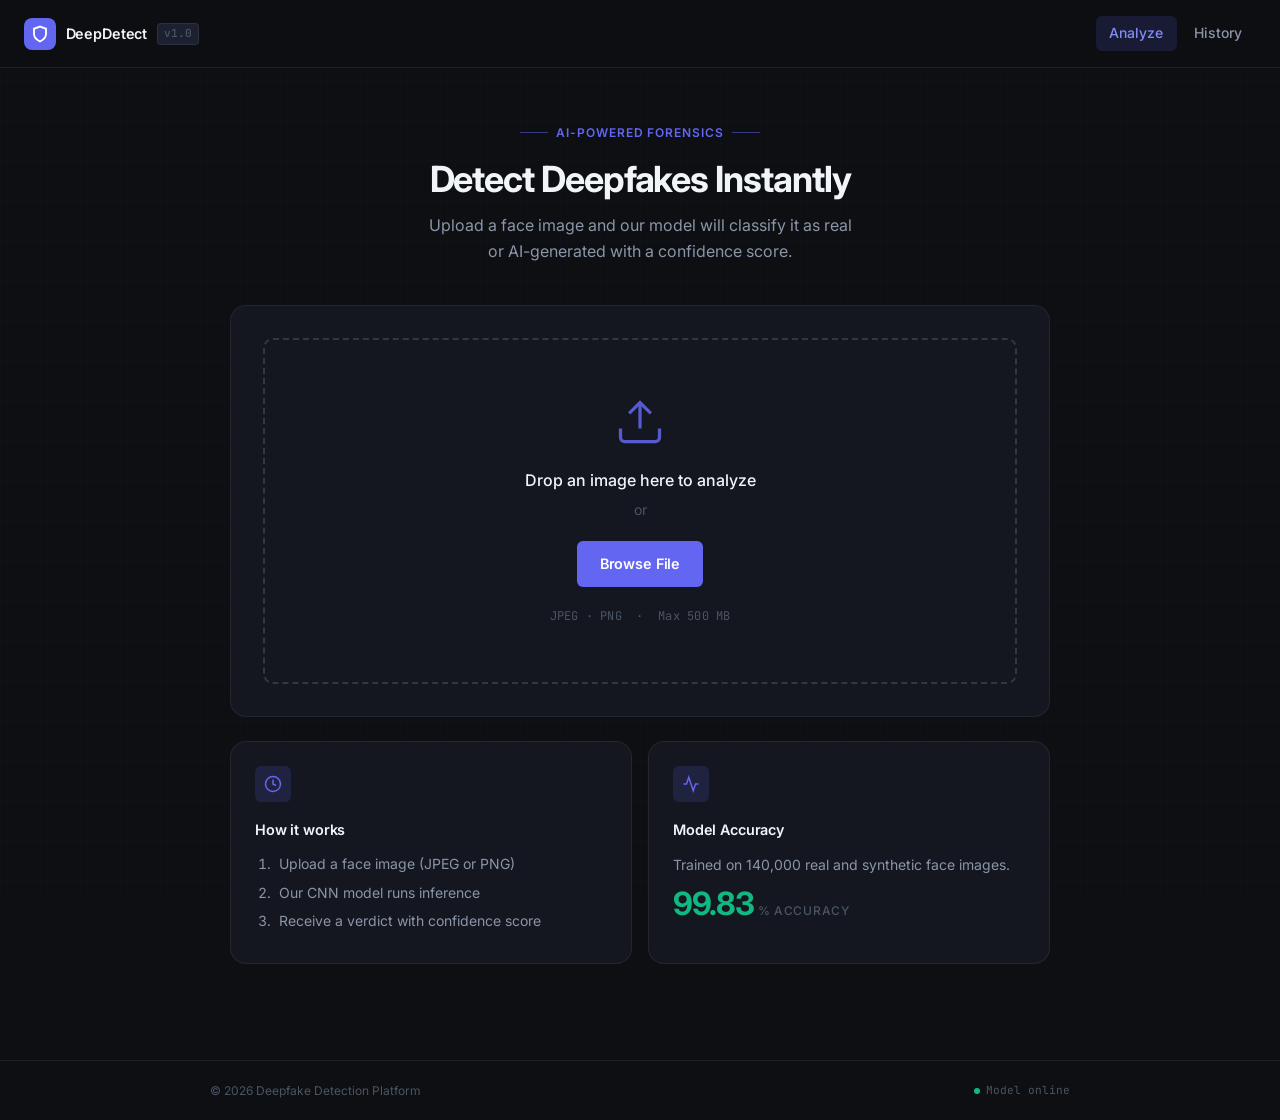
==== static/index.html @ 4e9de49f "feat: implement frontend web UI and wire up backend routes Adds the complete static frontend files (" ====
<!DOCTYPE html>
<html lang="en">
<head>
    <meta charset="UTF-8">
    <meta name="viewport" content="width=device-width, initial-scale=1.0">
    <meta name="description" content="Upload a face image and get instant AI-powered deepfake detection with a confidence score.">
    <title>Deepfake Detection Platform</title>
    <link rel="stylesheet" href="/static/css/styles.css">
</head>
<body>
<div class="page-wrapper">

    <!-- Navigation -->
    <nav class="topnav">
        <a class="topnav-brand" href="/static/index.html">
            <div class="topnav-brand-icon">
                <svg width="18" height="18" viewBox="0 0 24 24" fill="none" stroke="currentColor" stroke-width="2.5">
                    <path d="M12 22s8-4 8-10V5l-8-3-8 3v7c0 6 8 10 8 10z"/>
                </svg>
            </div>
            <span class="topnav-brand-name">DeepDetect</span>
            <span class="topnav-brand-tag">v1.0</span>
        </a>
        <div class="topnav-links">
            <a href="/static/index.html" class="topnav-link active">Analyze</a>
            <a href="/static/history.html" class="topnav-link">History</a>
        </div>
    </nav>

    <main>
        <div class="container">
            <!-- Page Header -->
            <div class="page-header">
                <div class="page-header-eyebrow">AI-Powered Forensics</div>
                <h1>Detect Deepfakes Instantly</h1>
                <p class="subtitle">Upload a face image and our model will classify it as real or AI-generated with a confidence score.</p>
            </div>

            <!-- Upload Card -->
            <div class="upload-card">
                <div class="drop-zone" id="dropZone">
                    <svg class="upload-icon" width="52" height="52" viewBox="0 0 24 24" fill="none" stroke="currentColor" stroke-width="1.5">
                        <path d="M21 15v4a2 2 0 0 1-2 2H5a2 2 0 0 1-2-2v-4"/>
                        <polyline points="17 8 12 3 7 8"/>
                        <line x1="12" y1="3" x2="12" y2="15"/>
                    </svg>
                    <p class="drop-text">Drop an image here to analyze</p>
                    <p class="drop-subtext">or</p>
                    <label for="fileInput" class="btn btn-primary" style="cursor:pointer;">Browse File</label>
                    <input type="file" id="fileInput" accept="image/jpeg,image/png,image/jpg" hidden>
                    <p class="file-info">JPEG · PNG &nbsp;·&nbsp; Max 500 MB</p>
                </div>

                <div class="selected-file" id="selectedFile" style="display:none;">
                    <div class="file-preview">
                        <img id="previewImage" src="" alt="Preview">
                    </div>
                    <div class="file-details">
                        <p class="file-name" id="fileName"></p>
                        <p class="file-size" id="fileSize"></p>
                    </div>
                    <button class="btn-remove" id="removeFile" aria-label="Remove file">
                        <svg width="12" height="12" viewBox="0 0 24 24" fill="none" stroke="currentColor" stroke-width="2.5">
                            <line x1="18" y1="6" x2="6" y2="18"/><line x1="6" y1="6" x2="18" y2="18"/>
                        </svg>
                    </button>
                </div>

                <button class="btn btn-upload btn-primary" id="uploadBtn" style="display:none;">
                    <svg width="16" height="16" viewBox="0 0 24 24" fill="none" stroke="currentColor" stroke-width="2">
                        <path d="M12 22s8-4 8-10V5l-8-3-8 3v7c0 6 8 10 8 10z"/>
                    </svg>
                    Run Analysis
                </button>

                <div class="progress-container" id="progressContainer" style="display:none;">
                    <div class="progress-bar">
                        <div class="progress-fill" id="progressFill"></div>
                    </div>
                    <p class="progress-text" id="progressText">Uploading…</p>
                </div>

                <div class="error-message" id="errorMessage" style="display:none;"></div>
            </div>

            <!-- Info Cards -->
            <div class="info-section">
                <div class="info-card">
                    <div class="info-card-icon">
                        <svg width="18" height="18" viewBox="0 0 24 24" fill="none" stroke="currentColor" stroke-width="2">
                            <circle cx="12" cy="12" r="10"/>
                            <polyline points="12 6 12 12 16 14"/>
                        </svg>
                    </div>
                    <h3>How it works</h3>
                    <ol>
                        <li>Upload a face image (JPEG or PNG)</li>
                        <li>Our CNN model runs inference</li>
                        <li>Receive a verdict with confidence score</li>
                    </ol>
                </div>
                <div class="info-card">
                    <div class="info-card-icon">
                        <svg width="18" height="18" viewBox="0 0 24 24" fill="none" stroke="currentColor" stroke-width="2">
                            <polyline points="22 12 18 12 15 21 9 3 6 12 2 12"/>
                        </svg>
                    </div>
                    <h3>Model Accuracy</h3>
                    <p>Trained on 140,000 real and synthetic face images.</p>
                    <div class="stat-badge">
                        <span class="stat-number">99.83</span>
                        <span class="stat-label">% accuracy</span>
                    </div>
                </div>
            </div>

        </div>
    </main>

    <!-- Footer -->
    <footer>
        <div class="footer-inner">
            <span class="footer-copy">© 2026 Deepfake Detection Platform</span>
            <div class="footer-status">
                <div class="footer-status-dot"></div>
                <span>Model online</span>
            </div>
        </div>
    </footer>

</div>
<script src="/static/js/upload.js"></script>
</body>
</html>
---- static/css/styles.css ----
/* ============================================================
   DEEPFAKE DETECTION PLATFORM — UI STYLESHEET
   Design: Dark forensic tool. Clean, purposeful, not flashy.
   Font: Inter (Google Fonts)
   ============================================================ */

@import url('https://fonts.googleapis.com/css2?family=Inter:wght@300;400;500;600;700&family=JetBrains+Mono:wght@400;500&display=swap');

/* ─── Reset ─────────────────────────────────────────────────── */
*, *::before, *::after {
    margin: 0;
    padding: 0;
    box-sizing: border-box;
}

/* ─── Design Tokens ─────────────────────────────────────────── */
:root {
    /* Surface */
    --bg-base:       #0d0f12;
    --bg-surface:    #141720;
    --bg-elevated:   #1c2030;
    --bg-hover:      #232840;
    --border:        rgba(255,255,255,0.07);
    --border-bright: rgba(255,255,255,0.14);

    /* Accent — a cool indigo-violet */
    --accent:        #6366f1;
    --accent-dim:    rgba(99,102,241,0.15);
    --accent-hover:  #818cf8;

    /* Semantic */
    --real:          #10b981;
    --real-dim:      rgba(16,185,129,0.12);
    --real-border:   rgba(16,185,129,0.3);
    --fake:          #ef4444;
    --fake-dim:      rgba(239,68,68,0.12);
    --fake-border:   rgba(239,68,68,0.3);

    /* Text */
    --text-primary:   #f1f5f9;
    --text-secondary: #8b95a8;
    --text-muted:     #4b5563;

    /* Misc */
    --radius-sm:  6px;
    --radius-md:  10px;
    --radius-lg:  16px;
    --shadow-sm:  0 1px 3px rgba(0,0,0,0.4);
    --shadow-md:  0 4px 16px rgba(0,0,0,0.5);
    --shadow-lg:  0 8px 32px rgba(0,0,0,0.6);
    --transition: 0.18s ease;
}

/* ─── Base ───────────────────────────────────────────────────── */
html { scroll-behavior: smooth; }

body {
    font-family: 'Inter', system-ui, sans-serif;
    font-size: 15px;
    line-height: 1.6;
    color: var(--text-primary);
    background-color: var(--bg-base);
    min-height: 100vh;
    -webkit-font-smoothing: antialiased;
}

/* Subtle grid texture on the background */
body::before {
    content: '';
    position: fixed;
    inset: 0;
    background-image:
        linear-gradient(rgba(99,102,241,0.03) 1px, transparent 1px),
        linear-gradient(90deg, rgba(99,102,241,0.03) 1px, transparent 1px);
    background-size: 40px 40px;
    pointer-events: none;
    z-index: 0;
}

/* ─── Layout ─────────────────────────────────────────────────── */
.page-wrapper {
    position: relative;
    z-index: 1;
    min-height: 100vh;
    display: flex;
    flex-direction: column;
}

.container {
    max-width: 860px;
    margin: 0 auto;
    padding: 0 1.25rem;
    width: 100%;
}

main {
    flex: 1;
    padding-bottom: 4rem;
}

/* ─── Top Navigation ─────────────────────────────────────────── */
.topnav {
    display: flex;
    align-items: center;
    justify-content: space-between;
    padding: 1rem 1.5rem;
    border-bottom: 1px solid var(--border);
    background: rgba(13,15,18,0.85);
    backdrop-filter: blur(12px);
    position: sticky;
    top: 0;
    z-index: 100;
}

.topnav-brand {
    display: flex;
    align-items: center;
    gap: 0.6rem;
    text-decoration: none;
}

.topnav-brand-icon {
    width: 32px;
    height: 32px;
    background: var(--accent);
    border-radius: 8px;
    display: flex;
    align-items: center;
    justify-content: center;
}

.topnav-brand-icon svg {
    color: white;
}

.topnav-brand-name {
    font-size: 0.9rem;
    font-weight: 600;
    color: var(--text-primary);
    letter-spacing: -0.01em;
}

.topnav-brand-tag {
    font-size: 0.7rem;
    font-weight: 500;
    color: var(--text-muted);
    background: var(--bg-elevated);
    border: 1px solid var(--border);
    padding: 1px 6px;
    border-radius: 4px;
    font-family: 'JetBrains Mono', monospace;
}

.topnav-links {
    display: flex;
    align-items: center;
    gap: 0.25rem;
}

.topnav-link {
    color: var(--text-secondary);
    text-decoration: none;
    font-size: 0.875rem;
    font-weight: 500;
    padding: 0.4rem 0.85rem;
    border-radius: var(--radius-sm);
    transition: all var(--transition);
}

.topnav-link:hover {
    color: var(--text-primary);
    background: var(--bg-elevated);
}

.topnav-link.active {
    color: var(--accent-hover);
    background: var(--accent-dim);
}

/* ─── Hero / Page Header ─────────────────────────────────────── */
.page-header {
    padding: 3rem 0 2.5rem;
    text-align: center;
}

.page-header-eyebrow {
    display: inline-flex;
    align-items: center;
    gap: 0.5rem;
    font-size: 0.75rem;
    font-weight: 600;
    letter-spacing: 0.08em;
    text-transform: uppercase;
    color: var(--accent);
    margin-bottom: 1rem;
}

.page-header-eyebrow::before,
.page-header-eyebrow::after {
    content: '';
    display: block;
    width: 28px;
    height: 1px;
    background: var(--accent);
    opacity: 0.5;
}

.page-header h1 {
    font-size: 2.25rem;
    font-weight: 700;
    letter-spacing: -0.03em;
    color: var(--text-primary);
    margin-bottom: 0.75rem;
    line-height: 1.2;
}

.page-header .subtitle {
    font-size: 1rem;
    color: var(--text-secondary);
    max-width: 440px;
    margin: 0 auto;
}

/* ─── Upload Card ────────────────────────────────────────────── */
.upload-card {
    background: var(--bg-surface);
    border: 1px solid var(--border);
    border-radius: var(--radius-lg);
    padding: 2rem;
    margin-bottom: 1.5rem;
}

.drop-zone {
    border: 2px dashed var(--border-bright);
    border-radius: var(--radius-md);
    padding: 3.5rem 2rem;
    text-align: center;
    transition: all var(--transition);
    cursor: pointer;
    position: relative;
}

.drop-zone:hover,
.drop-zone.drag-over {
    border-color: var(--accent);
    background: var(--accent-dim);
}

.drop-zone.drag-over .upload-icon {
    transform: translateY(-4px);
}

.upload-icon {
    color: var(--accent);
    margin: 0 auto 1.25rem;
    display: block;
    transition: transform var(--transition);
    opacity: 0.85;
}

.drop-text {
    font-size: 1rem;
    font-weight: 500;
    color: var(--text-primary);
    margin-bottom: 0.35rem;
}

.drop-subtext {
    font-size: 0.875rem;
    color: var(--text-muted);
    margin-bottom: 1.25rem;
}

.file-info {
    font-size: 0.75rem;
    color: var(--text-muted);
    margin-top: 1.25rem;
    font-family: 'JetBrains Mono', monospace;
    letter-spacing: 0.02em;
}

/* ─── Selected File Preview ──────────────────────────────────── */
.selected-file {
    display: flex;
    align-items: center;
    gap: 1rem;
    padding: 1rem;
    background: var(--bg-elevated);
    border: 1px solid var(--border);
    border-radius: var(--radius-md);
    margin-bottom: 1rem;
}

.file-preview img {
    width: 72px;
    height: 72px;
    object-fit: cover;
    border-radius: var(--radius-sm);
    border: 1px solid var(--border);
}

.file-details { flex: 1; min-width: 0; }

.file-name {
    font-weight: 500;
    color: var(--text-primary);
    font-size: 0.9rem;
    white-space: nowrap;
    overflow: hidden;
    text-overflow: ellipsis;
}

.file-size {
    font-size: 0.8rem;
    color: var(--text-secondary);
    font-family: 'JetBrains Mono', monospace;
    margin-top: 0.2rem;
}

.btn-remove {
    width: 30px;
    height: 30px;
    border: 1px solid var(--border);
    background: var(--bg-surface);
    color: var(--text-secondary);
    border-radius: 50%;
    font-size: 1.1rem;
    line-height: 1;
    cursor: pointer;
    transition: all var(--transition);
    flex-shrink: 0;
    display: flex;
    align-items: center;
    justify-content: center;
}

.btn-remove:hover {
    background: var(--fake-dim);
    border-color: var(--fake-border);
    color: var(--fake);
}

/* ─── Buttons ────────────────────────────────────────────────── */
.btn {
    display: inline-flex;
    align-items: center;
    justify-content: center;
    gap: 0.5rem;
    padding: 0.7rem 1.4rem;
    font-size: 0.9rem;
    font-weight: 600;
    font-family: 'Inter', sans-serif;
    border: none;
    border-radius: var(--radius-sm);
    cursor: pointer;
    transition: all var(--transition);
    text-decoration: none;
    letter-spacing: -0.01em;
    white-space: nowrap;
}

.btn:disabled {
    opacity: 0.4;
    cursor: not-allowed;
}

.btn-primary {
    background: var(--accent);
    color: white;
}

.btn-primary:hover:not(:disabled) {
    background: var(--accent-hover);
    transform: translateY(-1px);
    box-shadow: 0 4px 12px rgba(99,102,241,0.4);
}

.btn-secondary {
    background: var(--bg-elevated);
    color: var(--text-primary);
    border: 1px solid var(--border);
}

.btn-secondary:hover:not(:disabled) {
    background: var(--bg-hover);
    border-color: var(--border-bright);
}

.btn-upload {
    width: 100%;
    padding: 0.9rem;
    font-size: 0.95rem;
    background: var(--accent);
    color: white;
}

.btn-upload:hover:not(:disabled) {
    background: var(--accent-hover);
    transform: translateY(-1px);
    box-shadow: 0 4px 16px rgba(99,102,241,0.4);
}

/* ─── Progress Bar ───────────────────────────────────────────── */
.progress-container {
    margin-top: 1rem;
}

.progress-bar {
    width: 100%;
    height: 4px;
    background: var(--bg-hover);
    border-radius: 2px;
    overflow: hidden;
    margin-bottom: 0.75rem;
}

.progress-fill {
    height: 100%;
    background: linear-gradient(90deg, var(--accent), var(--accent-hover));
    border-radius: 2px;
    transition: width 0.4s ease;
    width: 0%;
    position: relative;
}

.progress-fill::after {
    content: '';
    position: absolute;
    right: 0;
    top: 0;
    bottom: 0;
    width: 40px;
    background: linear-gradient(90deg, transparent, rgba(255,255,255,0.3));
    animation: shimmer 1.2s ease infinite;
}

@keyframes shimmer {
    0% { opacity: 0; }
    50% { opacity: 1; }
    100% { opacity: 0; }
}

.progress-text {
    text-align: center;
    color: var(--text-secondary);
    font-size: 0.8rem;
    font-family: 'JetBrains Mono', monospace;
}

/* ─── Error Message ──────────────────────────────────────────── */
.error-message {
    padding: 0.85rem 1rem;
    background: var(--fake-dim);
    border: 1px solid var(--fake-border);
    border-radius: var(--radius-sm);
    color: #fca5a5;
    font-size: 0.875rem;
    margin-top: 1rem;
}

/* ─── Info Cards (Homepage) ──────────────────────────────────── */
.info-section {
    display: grid;
    grid-template-columns: 1fr 1fr;
    gap: 1rem;
    margin-bottom: 2rem;
}

.info-card {
    background: var(--bg-surface);
    border: 1px solid var(--border);
    padding: 1.5rem;
    border-radius: var(--radius-lg);
    transition: border-color var(--transition);
}

.info-card:hover {
    border-color: var(--border-bright);
}

.info-card-icon {
    width: 36px;
    height: 36px;
    background: var(--accent-dim);
    border-radius: var(--radius-sm);
    display: flex;
    align-items: center;
    justify-content: center;
    margin-bottom: 1rem;
    color: var(--accent);
}

.info-card h3 {
    font-size: 0.9rem;
    font-weight: 600;
    color: var(--text-primary);
    margin-bottom: 0.75rem;
    letter-spacing: -0.01em;
}

.info-card ol {
    padding-left: 1.25rem;
}

.info-card li {
    font-size: 0.875rem;
    color: var(--text-secondary);
    margin-bottom: 0.4rem;
    padding-left: 0.25rem;
}

.info-card p {
    font-size: 0.875rem;
    color: var(--text-secondary);
    line-height: 1.65;
}

.info-card strong {
    color: var(--real);
    font-weight: 600;
}

/* ─── Stat Badge ─────────────────────────────────────────────── */
.stat-badge {
    display: inline-flex;
    align-items: baseline;
    gap: 0.25rem;
    margin-top: 0.75rem;
}

.stat-number {
    font-size: 2rem;
    font-weight: 700;
    color: var(--real);
    letter-spacing: -0.04em;
    font-family: 'Inter', sans-serif;
    line-height: 1;
}

.stat-label {
    font-size: 0.75rem;
    font-weight: 500;
    color: var(--text-muted);
    text-transform: uppercase;
    letter-spacing: 0.06em;
}

/* ─── Loading State ──────────────────────────────────────────── */
.loading {
    text-align: center;
    padding: 5rem 2rem;
}

.loading p {
    color: var(--text-secondary);
    font-size: 0.875rem;
    margin-top: 1.25rem;
    font-family: 'JetBrains Mono', monospace;
}

.spinner {
    width: 40px;
    height: 40px;
    border: 2px solid var(--border);
    border-top-color: var(--accent);
    border-radius: 50%;
    animation: spin 0.8s linear infinite;
    margin: 0 auto;
}

@keyframes spin {
    to { transform: rotate(360deg); }
}

/* ─── Results Page ───────────────────────────────────────────── */
.results-section {
    max-width: 620px;
    margin: 0 auto;
}

.verdict-card {
    background: var(--bg-surface);
    border: 1px solid var(--border);
    border-radius: var(--radius-lg);
    overflow: hidden;
    margin-bottom: 1.5rem;
}

.verdict-band {
    padding: 2rem;
    text-align: center;
    border-bottom: 1px solid var(--border);
}

.verdict-band.real {
    background: var(--real-dim);
    border-bottom-color: var(--real-border);
}

.verdict-band.fake {
    background: var(--fake-dim);
    border-bottom-color: var(--fake-border);
}

.verdict-label {
    display: inline-flex;
    align-items: center;
    gap: 0.5rem;
    font-size: 0.7rem;
    font-weight: 700;
    letter-spacing: 0.1em;
    text-transform: uppercase;
    padding: 0.3rem 0.85rem;
    border-radius: 99px;
    margin-bottom: 1rem;
}

.verdict-label.real {
    background: var(--real-dim);
    color: var(--real);
    border: 1px solid var(--real-border);
}

.verdict-label.fake {
    background: var(--fake-dim);
    color: var(--fake);
    border: 1px solid var(--fake-border);
}

.verdict-label .dot {
    width: 6px;
    height: 6px;
    border-radius: 50%;
    background: currentColor;
    animation: pulse-dot 1.5s ease infinite;
}

@keyframes pulse-dot {
    0%, 100% { opacity: 1; transform: scale(1); }
    50% { opacity: 0.5; transform: scale(0.7); }
}

.verdict-confidence-num {
    font-size: 4rem;
    font-weight: 700;
    letter-spacing: -0.04em;
    line-height: 1;
    margin-bottom: 0.25rem;
}

.verdict-band.real .verdict-confidence-num { color: var(--real); }
.verdict-band.fake .verdict-confidence-num { color: var(--fake); }

.verdict-confidence-label {
    font-size: 0.75rem;
    font-weight: 500;
    color: var(--text-muted);
    text-transform: uppercase;
    letter-spacing: 0.08em;
}

/* Confidence Bar */
.confidence-bar-wrap {
    padding: 1.5rem 2rem;
    border-bottom: 1px solid var(--border);
}

.confidence-bar-label {
    display: flex;
    justify-content: space-between;
    font-size: 0.75rem;
    color: var(--text-muted);
    margin-bottom: 0.5rem;
    font-family: 'JetBrains Mono', monospace;
}

.confidence-bar-track {
    height: 6px;
    background: var(--bg-hover);
    border-radius: 3px;
    overflow: hidden;
}

.confidence-bar-fill {
    height: 100%;
    border-radius: 3px;
    transition: width 1s ease;
    width: 0%;
}

.confidence-bar-fill.real { background: var(--real); }
.confidence-bar-fill.fake { background: var(--fake); }

/* Result Details */
.result-meta {
    padding: 1.5rem 2rem;
}

.result-detail-row {
    display: flex;
    align-items: center;
    gap: 1.25rem;
}

.result-thumb {
    width: 80px;
    height: 80px;
    object-fit: cover;
    border-radius: var(--radius-sm);
    border: 1px solid var(--border);
    flex-shrink: 0;
}

.result-detail-list {
    flex: 1;
    display: flex;
    flex-direction: column;
    gap: 0.6rem;
}

.detail-item {
    display: flex;
    flex-direction: column;
    gap: 0.1rem;
}

.detail-label {
    font-size: 0.7rem;
    font-weight: 600;
    color: var(--text-muted);
    text-transform: uppercase;
    letter-spacing: 0.06em;
    font-family: 'JetBrains Mono', monospace;
}

.detail-value {
    font-size: 0.875rem;
    color: var(--text-primary);
    font-weight: 500;
}

/* Actions */
.result-actions {
    display: flex;
    gap: 0.75rem;
    padding: 1.25rem 2rem 1.5rem;
    border-top: 1px solid var(--border);
    flex-wrap: wrap;
}

.result-actions .btn {
    flex: 1;
    min-width: 140px;
}

/* ─── Nav Actions ────────────────────────────────────────────── */
.nav-actions {
    display: flex;
    align-items: center;
    justify-content: center;
    flex-wrap: wrap;
    gap: 1rem;
    margin-top: 1.5rem;
}

/* ─── History Page ───────────────────────────────────────────── */
.history-controls {
    display: flex;
    align-items: center;
    justify-content: space-between;
    margin-bottom: 1.25rem;
    gap: 1rem;
    flex-wrap: wrap;
}

.history-count {
    font-size: 0.8rem;
    color: var(--text-muted);
    font-family: 'JetBrains Mono', monospace;
}

.history-list {
    display: flex;
    flex-direction: column;
    gap: 0.5rem;
    margin-bottom: 1.5rem;
}

.history-item {
    display: flex;
    align-items: center;
    gap: 1rem;
    padding: 0.9rem 1.1rem;
    background: var(--bg-surface);
    border: 1px solid var(--border);
    border-radius: var(--radius-md);
    cursor: pointer;
    transition: all var(--transition);
    text-decoration: none;
    color: inherit;
}

.history-item:hover {
    border-color: var(--border-bright);
    background: var(--bg-elevated);
    transform: translateX(2px);
}

.history-thumb {
    width: 48px;
    height: 48px;
    object-fit: cover;
    border-radius: var(--radius-sm);
    border: 1px solid var(--border);
    flex-shrink: 0;
    background: var(--bg-elevated);
}

.history-info {
    flex: 1;
    min-width: 0;
}

.history-filename {
    font-size: 0.875rem;
    font-weight: 500;
    color: var(--text-primary);
    white-space: nowrap;
    overflow: hidden;
    text-overflow: ellipsis;
    margin-bottom: 0.2rem;
}

.history-timestamp {
    font-size: 0.75rem;
    color: var(--text-muted);
    font-family: 'JetBrains Mono', monospace;
}

.history-badge {
    flex-shrink: 0;
    display: flex;
    flex-direction: column;
    align-items: flex-end;
    gap: 0.25rem;
}

.badge {
    font-size: 0.7rem;
    font-weight: 700;
    letter-spacing: 0.06em;
    text-transform: uppercase;
    padding: 0.2rem 0.6rem;
    border-radius: 99px;
}

.badge.real {
    background: var(--real-dim);
    color: var(--real);
    border: 1px solid var(--real-border);
}

.badge.fake {
    background: var(--fake-dim);
    color: var(--fake);
    border: 1px solid var(--fake-border);
}

.history-conf {
    font-size: 0.75rem;
    color: var(--text-muted);
    font-family: 'JetBrains Mono', monospace;
}

.history-arrow {
    color: var(--text-muted);
    flex-shrink: 0;
    transition: transform var(--transition);
}

.history-item:hover .history-arrow {
    transform: translateX(2px);
    color: var(--text-secondary);
}

/* ─── Pagination ─────────────────────────────────────────────── */
.pagination {
    display: flex;
    justify-content: center;
    align-items: center;
    gap: 0.75rem;
    padding: 0.5rem 0;
}

.btn-page {
    display: flex;
    align-items: center;
    gap: 0.4rem;
    padding: 0.5rem 1rem;
    background: var(--bg-surface);
    border: 1px solid var(--border);
    border-radius: var(--radius-sm);
    color: var(--text-secondary);
    font-size: 0.8rem;
    font-weight: 500;
    font-family: 'Inter', sans-serif;
    cursor: pointer;
    transition: all var(--transition);
}

.btn-page:hover:not(:disabled) {
    background: var(--bg-elevated);
    color: var(--text-primary);
    border-color: var(--border-bright);
}

.btn-page:disabled {
    opacity: 0.35;
    cursor: not-allowed;
}

.page-info {
    font-size: 0.8rem;
    color: var(--text-muted);
    font-family: 'JetBrains Mono', monospace;
    padding: 0 0.25rem;
}

/* ─── Empty State ────────────────────────────────────────────── */
.empty-state {
    text-align: center;
    padding: 5rem 2rem;
}

.empty-icon {
    color: var(--text-muted);
    margin: 0 auto 1.5rem;
    display: block;
    opacity: 0.5;
}

.empty-state h2 {
    font-size: 1.25rem;
    font-weight: 600;
    letter-spacing: -0.02em;
    color: var(--text-primary);
    margin-bottom: 0.5rem;
}

.empty-state p {
    font-size: 0.875rem;
    color: var(--text-secondary);
    margin-bottom: 2rem;
}

/* ─── Error State ────────────────────────────────────────────── */
.error-section {
    text-align: center;
    padding: 4rem 2rem;
}

.error-card {
    max-width: 380px;
    margin: 0 auto;
}

.error-icon {
    color: var(--fake);
    margin: 0 auto 1.25rem;
    display: block;
    opacity: 0.7;
}

.error-section h2 {
    font-size: 1.25rem;
    font-weight: 600;
    color: var(--text-primary);
    margin-bottom: 0.5rem;
}

.error-section p {
    font-size: 0.875rem;
    color: var(--text-secondary);
    margin-bottom: 1.75rem;
}

/* ─── Navigation Links ───────────────────────────────────────── */
.nav-links {
    text-align: center;
    margin-top: 2rem;
    padding-top: 1.5rem;
    border-top: 1px solid var(--border);
}

.link {
    color: var(--text-secondary);
    text-decoration: none;
    font-size: 0.85rem;
    font-weight: 500;
    transition: color var(--transition);
    display: inline-flex;
    align-items: center;
    gap: 0.3rem;
}

.link:hover {
    color: var(--accent-hover);
}

/* ─── Footer ─────────────────────────────────────────────────── */
footer {
    border-top: 1px solid var(--border);
    padding: 1.25rem 1.5rem;
    background: var(--bg-base);
}

.footer-inner {
    max-width: 860px;
    margin: 0 auto;
    display: flex;
    align-items: center;
    justify-content: space-between;
    flex-wrap: wrap;
    gap: 0.5rem;
}

.footer-copy {
    font-size: 0.75rem;
    color: var(--text-muted);
}

.footer-status {
    display: flex;
    align-items: center;
    gap: 0.4rem;
    font-size: 0.7rem;
    color: var(--text-muted);
    font-family: 'JetBrains Mono', monospace;
}

.footer-status-dot {
    width: 6px;
    height: 6px;
    border-radius: 50%;
    background: var(--real);
    animation: pulseDot 2s ease infinite;
}

@keyframes pulseDot {
    0%, 100% { opacity: 1; }
    50% { opacity: 0.4; }
}

/* ─── Old classes kept for JS compatibility ──────────────────── */
/* (upload.js / results.js / history.js reference these) */
.upload-section { /* alias to upload-card styles */ }

.history-section {
    margin-bottom: 2rem;
}

.history-grid {
    display: flex;
    flex-direction: column;
    gap: 0.5rem;
}

/* result-card kept for existing results.js show/hide */
.result-card {
    background: var(--bg-surface);
    border: 1px solid var(--border);
    border-radius: var(--radius-lg);
    overflow: hidden;
    margin-bottom: 1.5rem;
}

/* ─── Responsive ─────────────────────────────────────────────── */
@media (max-width: 640px) {
    .page-header h1 { font-size: 1.75rem; }

    .info-section { grid-template-columns: 1fr; }

    .topnav-brand-tag { display: none; }

    .result-detail-row { flex-direction: column; align-items: flex-start; }
    .result-thumb { width: 100%; height: 200px; max-width: 280px; }

    .result-actions { flex-direction: column; }
    .result-actions .btn { width: 100%; }

    .verdict-confidence-num { font-size: 3rem; }

    .footer-inner { flex-direction: column; align-items: flex-start; gap: 0.25rem; }
}

@media (max-width: 480px) {
    .topnav { padding: 0.85rem 1rem; }

    .page-header { padding: 2rem 0 1.75rem; }

    .upload-card { padding: 1.25rem; }

    .drop-zone { padding: 2.5rem 1rem; }

    .history-item { gap: 0.75rem; padding: 0.75rem; }
    .history-thumb { width: 40px; height: 40px; }
}
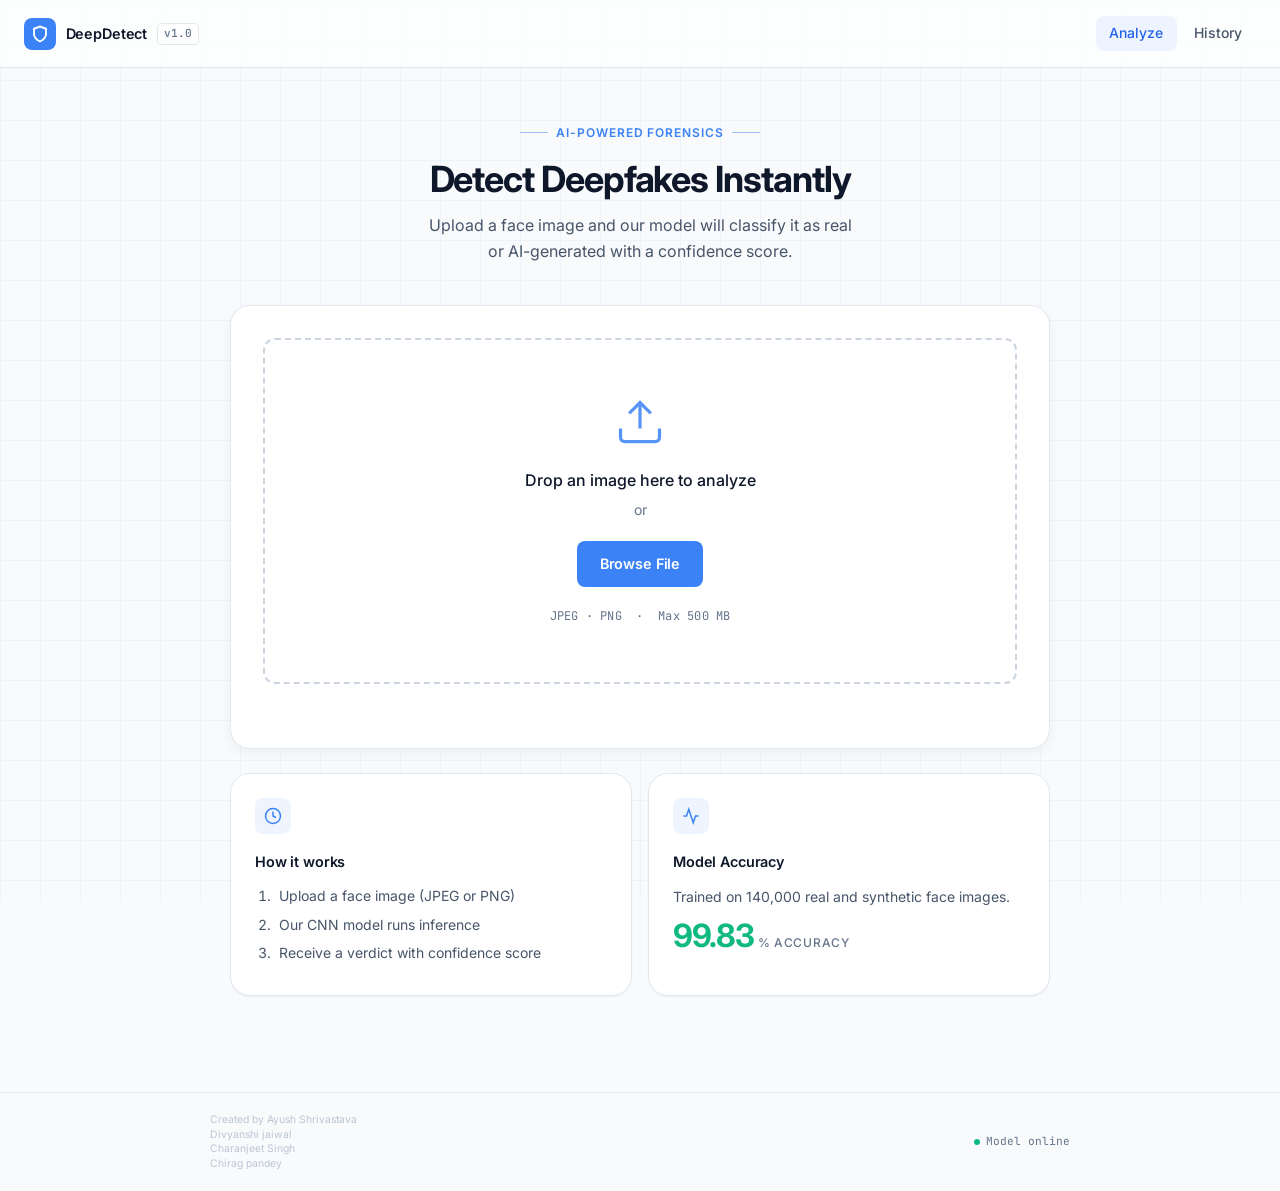
==== commit ab351aea: "update front end" ====
--- a/static/index.html
+++ b/static/index.html
@@ -6,11 +6,10 @@
     <meta name="description" content="Upload a face image and get instant AI-powered deepfake detection with a confidence score.">
     <title>Deepfake Detection Platform</title>
     <link rel="stylesheet" href="/static/css/styles.css">
+    <link rel="stylesheet" href="/static/css/enhanced.css">
 </head>
 <body>
 <div class="page-wrapper">
-
-    <!-- Navigation -->
     <nav class="topnav">
         <a class="topnav-brand" href="/static/index.html">
             <div class="topnav-brand-icon">
@@ -26,64 +25,62 @@
             <a href="/static/history.html" class="topnav-link">History</a>
         </div>
     </nav>
-
     <main>
         <div class="container">
-            <!-- Page Header -->
             <div class="page-header">
                 <div class="page-header-eyebrow">AI-Powered Forensics</div>
                 <h1>Detect Deepfakes Instantly</h1>
                 <p class="subtitle">Upload a face image and our model will classify it as real or AI-generated with a confidence score.</p>
             </div>
-
-            <!-- Upload Card -->
-            <div class="upload-card">
+            <div class="upload-card glow-on-hover">
                 <div class="drop-zone" id="dropZone">
-                    <svg class="upload-icon" width="52" height="52" viewBox="0 0 24 24" fill="none" stroke="currentColor" stroke-width="1.5">
-                        <path d="M21 15v4a2 2 0 0 1-2 2H5a2 2 0 0 1-2-2v-4"/>
-                        <polyline points="17 8 12 3 7 8"/>
-                        <line x1="12" y1="3" x2="12" y2="15"/>
-                    </svg>
-                    <p class="drop-text">Drop an image here to analyze</p>
-                    <p class="drop-subtext">or</p>
-                    <label for="fileInput" class="btn btn-primary" style="cursor:pointer;">Browse File</label>
-                    <input type="file" id="fileInput" accept="image/jpeg,image/png,image/jpg" hidden>
-                    <p class="file-info">JPEG · PNG &nbsp;·&nbsp; Max 500 MB</p>
+                    <div id="dropZoneContent">
+                        <svg class="upload-icon bounce-hover" width="52" height="52" viewBox="0 0 24 24" fill="none" stroke="currentColor" stroke-width="1.5">
+                            <path d="M21 15v4a2 2 0 0 1-2 2H5a2 2 0 0 1-2-2v-4"/>
+                            <polyline points="17 8 12 3 7 8"/>
+                            <line x1="12" y1="3" x2="12" y2="15"/>
+                        </svg>
+                        <p class="drop-text">Drop an image here to analyze</p>
+                        <p class="drop-subtext">or</p>
+                        <label for="fileInput" class="btn btn-primary" style="cursor:pointer;">Browse File</label>
+                        <input type="file" id="fileInput" accept="image/jpeg,image/png,image/jpg" hidden>
+                        <p class="file-info">JPEG · PNG &nbsp;·&nbsp; Max 500 MB</p>
+                    </div>
+                    <div class="selected-file" id="selectedFile" style="display:none; flex-direction:column; align-items:center;">
+                        <img id="previewImage" src="" alt="Preview" class="inner-preview">
+                        <div class="file-details" style="text-align:center; margin-top:1rem;">
+                            <p class="file-name" id="fileName"></p>
+                            <p class="file-size" id="fileSize"></p>
+                        </div>
+                        <button class="btn-remove" id="removeFile" aria-label="Remove file" style="position:absolute; top:1rem; right:1rem;">
+                            <svg width="12" height="12" viewBox="0 0 24 24" fill="none" stroke="currentColor" stroke-width="2.5">
+                                <line x1="18" y1="6" x2="6" y2="18"/><line x1="6" y1="6" x2="18" y2="18"/>
+                            </svg>
+                        </button>
+                    </div>
                 </div>
 
-                <div class="selected-file" id="selectedFile" style="display:none;">
-                    <div class="file-preview">
-                        <img id="previewImage" src="" alt="Preview">
-                    </div>
-                    <div class="file-details">
-                        <p class="file-name" id="fileName"></p>
-                        <p class="file-size" id="fileSize"></p>
-                    </div>
-                    <button class="btn-remove" id="removeFile" aria-label="Remove file">
-                        <svg width="12" height="12" viewBox="0 0 24 24" fill="none" stroke="currentColor" stroke-width="2.5">
-                            <line x1="18" y1="6" x2="6" y2="18"/><line x1="6" y1="6" x2="18" y2="18"/>
+                <div style="margin-top:2rem;">
+                    <button class="btn btn-upload btn-primary" id="uploadBtn" style="display:none;">
+                        <svg width="16" height="16" viewBox="0 0 24 24" fill="none" stroke="currentColor" stroke-width="2">
+                            <path d="M12 22s8-4 8-10V5l-8-3-8 3v7c0 6 8 10 8 10z"/>
                         </svg>
+                        Run Analysis
                     </button>
                 </div>
 
-                <button class="btn btn-upload btn-primary" id="uploadBtn" style="display:none;">
-                    <svg width="16" height="16" viewBox="0 0 24 24" fill="none" stroke="currentColor" stroke-width="2">
-                        <path d="M12 22s8-4 8-10V5l-8-3-8 3v7c0 6 8 10 8 10z"/>
-                    </svg>
-                    Run Analysis
-                </button>
-
                 <div class="progress-container" id="progressContainer" style="display:none;">
-                    <div class="progress-bar">
-                        <div class="progress-fill" id="progressFill"></div>
-                    </div>
-                    <p class="progress-text" id="progressText">Uploading…</p>
+                    <div class="progress-spinner"></div>
+                    <ul class="progress-steps" id="progressSteps">
+                        <li class="step active" id="step1">Detecting face...</li>
+                        <li class="step" id="step2">Extracting features...</li>
+                        <li class="step" id="step3">Running CNN model...</li>
+                        <li class="step" id="step4">Analyzing patterns...</li>
+                    </ul>
                 </div>
-
                 <div class="error-message" id="errorMessage" style="display:none;"></div>
             </div>
 
-            <!-- Info Cards -->
             <div class="info-section">
                 <div class="info-card">
                     <div class="info-card-icon">
@@ -113,21 +110,17 @@
                     </div>
                 </div>
             </div>
-
         </div>
     </main>
-
-    <!-- Footer -->
     <footer>
         <div class="footer-inner">
-            <span class="footer-copy">© 2026 Deepfake Detection Platform</span>
+            <span class="footer-copy" style="font-size: 0.65rem; color: #94a3b8; opacity: 0.6; line-height: 1.4; text-align: left;">Created by Ayush Shrivastava<br>Divyanshi jaiwal<br>Charanjeet Singh<br>Chirag pandey</span>
             <div class="footer-status">
                 <div class="footer-status-dot"></div>
                 <span>Model online</span>
             </div>
         </div>
     </footer>
-
 </div>
 <script src="/static/js/upload.js"></script>
 </body>
--- a/static/css/styles.css
+++ b/static/css/styles.css
@@ -6,6 +6,16 @@
 
 @import url('https://fonts.googleapis.com/css2?family=Inter:wght@300;400;500;600;700&family=JetBrains+Mono:wght@400;500&display=swap');
 
+
+@keyframes fadeUp {
+    0% { opacity: 0; transform: translateY(15px); }
+    100% { opacity: 1; transform: translateY(0); }
+}
+@keyframes float {
+    0%, 100% { transform: translateY(0); }
+    50% { transform: translateY(-3px); }
+}
+
 /* ─── Reset ─────────────────────────────────────────────────── */
 *, *::before, *::after {
     margin: 0;
@@ -16,39 +26,39 @@
 /* ─── Design Tokens ─────────────────────────────────────────── */
 :root {
     /* Surface */
-    --bg-base:       #0d0f12;
-    --bg-surface:    #141720;
-    --bg-elevated:   #1c2030;
-    --bg-hover:      #232840;
-    --border:        rgba(255,255,255,0.07);
-    --border-bright: rgba(255,255,255,0.14);
-
-    /* Accent — a cool indigo-violet */
-    --accent:        #6366f1;
-    --accent-dim:    rgba(99,102,241,0.15);
-    --accent-hover:  #818cf8;
+    --bg-base:       #f8fafc;
+    --bg-surface:    #ffffff;
+    --bg-elevated:   #ffffff;
+    --bg-hover:      #f1f5f9;
+    --border:        #e2e8f0;
+    --border-bright: #cbd5e1;
+
+    /* Accent — Professional Blue */
+    --accent:        #3b82f6;
+    --accent-dim:    rgba(59,130,246,0.08);
+    --accent-hover:  #2563eb;
 
     /* Semantic */
     --real:          #10b981;
-    --real-dim:      rgba(16,185,129,0.12);
-    --real-border:   rgba(16,185,129,0.3);
+    --real-dim:      rgba(16,185,129,0.1);
+    --real-border:   rgba(16,185,129,0.25);
     --fake:          #ef4444;
-    --fake-dim:      rgba(239,68,68,0.12);
-    --fake-border:   rgba(239,68,68,0.3);
+    --fake-dim:      rgba(239,68,68,0.1);
+    --fake-border:   rgba(239,68,68,0.25);
 
     /* Text */
-    --text-primary:   #f1f5f9;
-    --text-secondary: #8b95a8;
-    --text-muted:     #4b5563;
+    --text-primary:   #0f172a;
+    --text-secondary: #475569;
+    --text-muted:     #64748b;
 
     /* Misc */
-    --radius-sm:  6px;
-    --radius-md:  10px;
-    --radius-lg:  16px;
-    --shadow-sm:  0 1px 3px rgba(0,0,0,0.4);
-    --shadow-md:  0 4px 16px rgba(0,0,0,0.5);
-    --shadow-lg:  0 8px 32px rgba(0,0,0,0.6);
-    --transition: 0.18s ease;
+    --radius-sm:  8px;
+    --radius-md:  12px;
+    --radius-lg:  20px;
+    --shadow-sm:  0 1px 2px rgba(0,0,0,0.05);
+    --shadow-md:  0 4px 12px rgba(0,0,0,0.05);
+    --shadow-lg:  0 12px 32px rgba(0,0,0,0.06);
+    --transition: 0.25s cubic-bezier(0.2, 0.8, 0.2, 1);
 }
 
 /* ─── Base ───────────────────────────────────────────────────── */
@@ -70,8 +80,8 @@
     position: fixed;
     inset: 0;
     background-image:
-        linear-gradient(rgba(99,102,241,0.03) 1px, transparent 1px),
-        linear-gradient(90deg, rgba(99,102,241,0.03) 1px, transparent 1px);
+        linear-gradient(rgba(59,130,246,0.05) 1px, transparent 1px),
+        linear-gradient(90deg, rgba(59,130,246,0.05) 1px, transparent 1px);
     background-size: 40px 40px;
     pointer-events: none;
     z-index: 0;
@@ -80,6 +90,7 @@
 /* ─── Layout ─────────────────────────────────────────────────── */
 .page-wrapper {
     position: relative;
+    animation: fadeUp 0.7s cubic-bezier(0.2, 0.8, 0.2, 1) forwards;
     z-index: 1;
     min-height: 100vh;
     display: flex;
@@ -105,8 +116,9 @@
     justify-content: space-between;
     padding: 1rem 1.5rem;
     border-bottom: 1px solid var(--border);
-    background: rgba(13,15,18,0.85);
-    backdrop-filter: blur(12px);
+    background: rgba(255,255,255,0.75);
+    box-shadow: 0 1px 3px rgba(0,0,0,0.02);
+    backdrop-filter: blur(16px); -webkit-backdrop-filter: blur(16px);
     position: sticky;
     top: 0;
     z-index: 100;
@@ -228,6 +240,11 @@
     border-radius: var(--radius-lg);
     padding: 2rem;
     margin-bottom: 1.5rem;
+    box-shadow: var(--shadow-md);
+    transition: box-shadow var(--transition), transform var(--transition);
+}
+.upload-card:hover {
+    box-shadow: var(--shadow-lg);
 }
 
 .drop-zone {
@@ -371,8 +388,8 @@
 
 .btn-primary:hover:not(:disabled) {
     background: var(--accent-hover);
-    transform: translateY(-1px);
-    box-shadow: 0 4px 12px rgba(99,102,241,0.4);
+    transform: translateY(-2px);
+    box-shadow: 0 6px 16px rgba(59,130,246,0.3);
 }
 
 .btn-secondary {
@@ -396,8 +413,8 @@
 
 .btn-upload:hover:not(:disabled) {
     background: var(--accent-hover);
-    transform: translateY(-1px);
-    box-shadow: 0 4px 16px rgba(99,102,241,0.4);
+    transform: translateY(-2px);
+    box-shadow: 0 8px 20px rgba(59,130,246,0.25);
 }
 
 /* ─── Progress Bar ───────────────────────────────────────────── */
@@ -471,7 +488,12 @@
     border: 1px solid var(--border);
     padding: 1.5rem;
     border-radius: var(--radius-lg);
-    transition: border-color var(--transition);
+    box-shadow: var(--shadow-sm);
+    transition: all var(--transition);
+}
+.info-card:hover {
+    transform: translateY(-2px);
+    box-shadow: var(--shadow-md);
 }
 
 .info-card:hover {
@@ -584,6 +606,7 @@
     border-radius: var(--radius-lg);
     overflow: hidden;
     margin-bottom: 1.5rem;
+    box-shadow: var(--shadow-lg);
 }
 
 .verdict-band {
--- a/static/css/enhanced.css
+++ b/static/css/enhanced.css
@@ -0,0 +1,77 @@
+/* Additional Structural Overlay */
+.glow-on-hover { transition: box-shadow 0.3s ease; }
+.glow-on-hover:hover { box-shadow: 0 10px 40px rgba(59,130,246,0.15); border-color: rgba(59,130,246,0.4); }
+
+.bounce-hover { transition: transform 0.3s ease; }
+.drop-zone:hover .bounce-hover { transform: translateY(-5px) scale(1.05); }
+
+.inner-preview { max-width: 100%; max-height: 250px; border-radius: var(--radius-md); box-shadow: var(--shadow-sm); z-index:1; }
+
+.drop-zone-extras { display: flex; gap: 10px; justify-content: center; margin-top: 15px; }
+.btn-sm { padding: 0.4rem 0.8rem; font-size: 0.8rem; border-radius: 4px; }
+
+/* Dynamic Progress Steps */
+.progress-container { flex-direction: column; align-items: center; gap: 15px; padding: 1.5rem; background: var(--bg-hover); border-radius: var(--radius-sm); }
+.progress-spinner { width: 30px; height: 30px; border: 3px solid var(--border); border-top: 3px solid var(--accent); border-radius: 50%; animation: spin 1s infinite linear; }
+.progress-steps { list-style: none; padding: 0; margin: 0; width: 100%; text-align: left; font-size: 0.85rem; color: var(--text-muted); }
+.progress-steps .step { padding: 0.3rem 0; position: relative; padding-left: 20px; transition: color 0.3s; }
+.progress-steps .step::before { content: '⏳'; position: absolute; left: 0; font-size: 0.75rem; }
+.progress-steps .step.active { color: var(--accent); font-weight: 600; }
+.progress-steps .step.active::before { content: '🔄'; animation: spin 2s infinite linear; display:inline-block; }
+.progress-steps .step.done { color: var(--real); }
+.progress-steps .step.done::before { content: '✔️'; }
+
+/* Forensic Report Styling */
+.fade-in-report { animation: fadeUp 0.8s ease forwards; }
+.watermark { position: absolute; top: 30%; left: 10%; transform: rotate(-30deg); font-size: 3rem; color: rgba(0,0,0,0.03); font-weight: bold; pointer-events: none; z-index: -1; white-space: nowrap; }
+.report-header { text-align: left; padding: 1rem 0; border-bottom: 2px solid var(--border); margin-bottom: 2rem; }
+
+/* Seal */
+.verification-seal { position: absolute; top: 1rem; right: 1rem; transform: rotate(-10deg); opacity: 0.9; box-shadow: 0 4px 15px rgba(0,0,0,0.05); border-radius: 50%; width: 110px; height: 110px; display: flex; align-items: center; justify-content: center; z-index: 10; font-family: 'JetBrains Mono', monospace; }
+.verification-seal.real { border: 4px dashed var(--real); color: var(--real); background: rgba(16,185,129,0.05); }
+.verification-seal.fake { border: 4px dashed var(--fake); color: var(--fake); background: rgba(239,68,68,0.05); }
+.seal-inner { text-align: center; display:flex; flex-direction:column; align-items:center; }
+.seal-text { font-size: 0.6rem; font-weight: 700; letter-spacing: 1px; margin-top: 4px; line-height: 1.2; }
+
+/* Heatmap Toggle */
+.analysis-visual-section { padding: 1.5rem; text-align: center; border-bottom: 1px solid var(--border); }
+.toggle-container { margin-bottom: 1rem; display: flex; justify-content: center; align-items: center; gap: 10px; }
+.toggle-label { font-size: 0.85rem; color: var(--text-muted); font-weight: 500; transition: color 0.3s; }
+.toggle-label.active { color: var(--text-primary); font-weight: 700; }
+.switch { position: relative; display: inline-block; width: 44px; height: 24px; }
+.switch input { opacity: 0; width: 0; height: 0; }
+.slider { position: absolute; cursor: pointer; top: 0; left: 0; right: 0; bottom: 0; background-color: var(--border); transition: .4s; }
+.slider:before { position: absolute; content: ""; height: 18px; width: 18px; left: 3px; bottom: 3px; background-color: white; transition: .4s; }
+input:checked + .slider { background-color: var(--accent); }
+input:checked + .slider:before { transform: translateX(20px); }
+.slider.round { border-radius: 24px; }
+.slider.round:before { border-radius: 50%; }
+
+.image-preview-wrapper { position: relative; display: inline-block; border-radius: var(--radius-md); overflow: hidden; box-shadow: var(--shadow-sm); }
+.result-thumb-large { max-width: 100%; max-height: 350px; display: block; }
+.heatmap-overlay { position: absolute; inset: 0; background: radial-gradient(circle at center, rgba(255,50,50,0.5) 0%, rgba(50,50,255,0.2) 70%, transparent 100%); opacity: 0; mix-blend-mode: multiply; transition: opacity 0.5s ease; pointer-events: none; }
+
+/* Analysis Summary */
+.analysis-summary { padding: 1.5rem 2rem; border-bottom: 1px solid var(--border); }
+.analysis-summary h3 { font-size: 0.95rem; margin-bottom: 1rem; }
+.summary-grid { display: grid; grid-template-columns: repeat(auto-fit, minmax(130px, 1fr)); gap: 1rem; }
+.summary-box { background: var(--bg-base); padding: 0.75rem; border-radius: var(--radius-sm); border: 1px solid var(--border); display: flex; align-items: center; gap: 0.5rem; }
+.s-icon { font-size: 1.1rem; }
+.s-text { font-size: 0.75rem; font-weight: 600; color: var(--text-secondary); }
+
+/* Insights */
+.insights-section { padding: 1.5rem 2rem; background: var(--fake-dim); border-bottom: 1px solid var(--border); }
+.insights-section h3 { color: var(--fake); font-size: 0.9rem; margin-bottom: 0.5rem; }
+.insight-list { list-style: square; padding-left: 1.5rem; font-size: 0.85rem; color: #7f1d1d; }
+
+/* File Details Table */
+.forensic-table-wrap { padding: 1.5rem 2rem; }
+.forensic-table { width: 100%; border-collapse: collapse; border-radius: var(--radius-sm); overflow: hidden; box-shadow: 0 1px 3px rgba(0,0,0,0.05); border: 1px solid var(--border); }
+.forensic-table td { padding: 0.85rem; border-bottom: 1px solid var(--border); font-size: 0.85rem; }
+.forensic-table tr:nth-child(even) { background: var(--bg-hover); }
+.forensic-table tr:last-child td { border-bottom: none; }
+.val-dark { color: var(--text-primary); font-family: 'JetBrains Mono', monospace; }
+.val-bold { font-weight: 700; }
+
+.report-footer { flex-direction: row !important; justify-content: space-between; }
+.footer-meta { font-size: 0.7rem; color: var(--text-muted); }
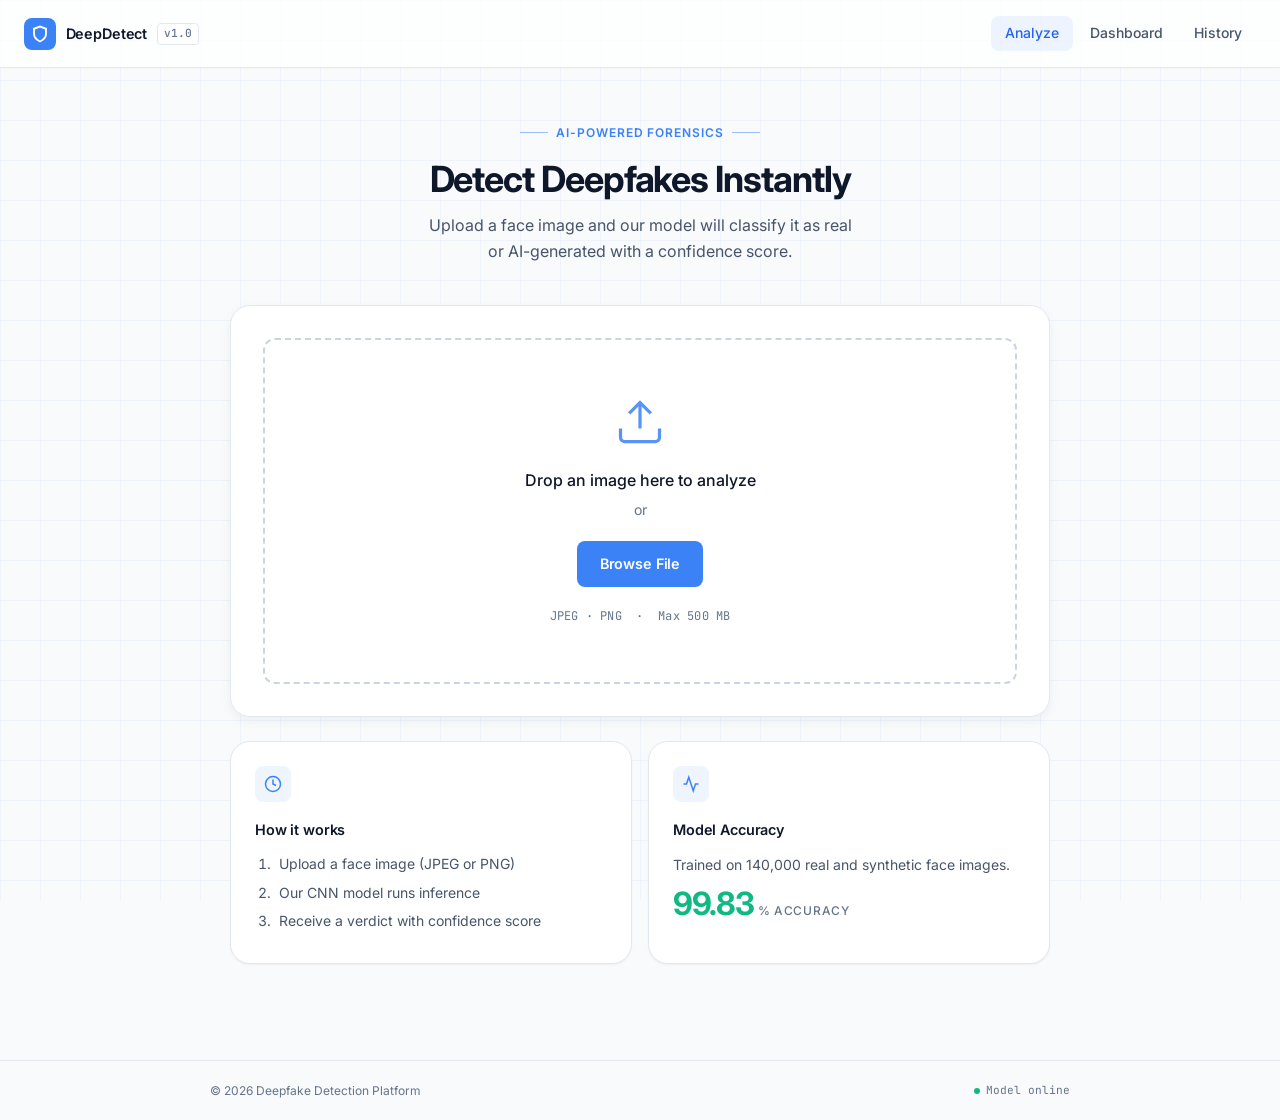
==== commit 183afe02: "fix: history API response fields and frontend pagination" ====
--- a/static/index.html
+++ b/static/index.html
@@ -6,10 +6,11 @@
     <meta name="description" content="Upload a face image and get instant AI-powered deepfake detection with a confidence score.">
     <title>Deepfake Detection Platform</title>
     <link rel="stylesheet" href="/static/css/styles.css">
-    <link rel="stylesheet" href="/static/css/enhanced.css">
 </head>
 <body>
 <div class="page-wrapper">
+
+    <!-- Navigation -->
     <nav class="topnav">
         <a class="topnav-brand" href="/static/index.html">
             <div class="topnav-brand-icon">
@@ -22,65 +23,68 @@
         </a>
         <div class="topnav-links">
             <a href="/static/index.html" class="topnav-link active">Analyze</a>
+            <a href="/static/dashboard.html" class="topnav-link">Dashboard</a>
             <a href="/static/history.html" class="topnav-link">History</a>
         </div>
     </nav>
+
     <main>
         <div class="container">
+            <!-- Page Header -->
             <div class="page-header">
                 <div class="page-header-eyebrow">AI-Powered Forensics</div>
                 <h1>Detect Deepfakes Instantly</h1>
                 <p class="subtitle">Upload a face image and our model will classify it as real or AI-generated with a confidence score.</p>
             </div>
-            <div class="upload-card glow-on-hover">
+
+            <!-- Upload Card -->
+            <div class="upload-card">
                 <div class="drop-zone" id="dropZone">
-                    <div id="dropZoneContent">
-                        <svg class="upload-icon bounce-hover" width="52" height="52" viewBox="0 0 24 24" fill="none" stroke="currentColor" stroke-width="1.5">
-                            <path d="M21 15v4a2 2 0 0 1-2 2H5a2 2 0 0 1-2-2v-4"/>
-                            <polyline points="17 8 12 3 7 8"/>
-                            <line x1="12" y1="3" x2="12" y2="15"/>
-                        </svg>
-                        <p class="drop-text">Drop an image here to analyze</p>
-                        <p class="drop-subtext">or</p>
-                        <label for="fileInput" class="btn btn-primary" style="cursor:pointer;">Browse File</label>
-                        <input type="file" id="fileInput" accept="image/jpeg,image/png,image/jpg" hidden>
-                        <p class="file-info">JPEG · PNG &nbsp;·&nbsp; Max 500 MB</p>
-                    </div>
-                    <div class="selected-file" id="selectedFile" style="display:none; flex-direction:column; align-items:center;">
-                        <img id="previewImage" src="" alt="Preview" class="inner-preview">
-                        <div class="file-details" style="text-align:center; margin-top:1rem;">
-                            <p class="file-name" id="fileName"></p>
-                            <p class="file-size" id="fileSize"></p>
-                        </div>
-                        <button class="btn-remove" id="removeFile" aria-label="Remove file" style="position:absolute; top:1rem; right:1rem;">
-                            <svg width="12" height="12" viewBox="0 0 24 24" fill="none" stroke="currentColor" stroke-width="2.5">
-                                <line x1="18" y1="6" x2="6" y2="18"/><line x1="6" y1="6" x2="18" y2="18"/>
-                            </svg>
-                        </button>
-                    </div>
+                    <svg class="upload-icon" width="52" height="52" viewBox="0 0 24 24" fill="none" stroke="currentColor" stroke-width="1.5">
+                        <path d="M21 15v4a2 2 0 0 1-2 2H5a2 2 0 0 1-2-2v-4"/>
+                        <polyline points="17 8 12 3 7 8"/>
+                        <line x1="12" y1="3" x2="12" y2="15"/>
+                    </svg>
+                    <p class="drop-text">Drop an image here to analyze</p>
+                    <p class="drop-subtext">or</p>
+                    <label for="fileInput" class="btn btn-primary" style="cursor:pointer;">Browse File</label>
+                    <input type="file" id="fileInput" accept="image/jpeg,image/png,image/jpg" hidden>
+                    <p class="file-info">JPEG · PNG &nbsp;·&nbsp; Max 500 MB</p>
                 </div>
 
-                <div style="margin-top:2rem;">
-                    <button class="btn btn-upload btn-primary" id="uploadBtn" style="display:none;">
-                        <svg width="16" height="16" viewBox="0 0 24 24" fill="none" stroke="currentColor" stroke-width="2">
-                            <path d="M12 22s8-4 8-10V5l-8-3-8 3v7c0 6 8 10 8 10z"/>
+                <div class="selected-file" id="selectedFile" style="display:none;">
+                    <div class="file-preview">
+                        <img id="previewImage" src="" alt="Preview">
+                    </div>
+                    <div class="file-details">
+                        <p class="file-name" id="fileName"></p>
+                        <p class="file-size" id="fileSize"></p>
+                    </div>
+                    <button class="btn-remove" id="removeFile" aria-label="Remove file">
+                        <svg width="12" height="12" viewBox="0 0 24 24" fill="none" stroke="currentColor" stroke-width="2.5">
+                            <line x1="18" y1="6" x2="6" y2="18"/><line x1="6" y1="6" x2="18" y2="18"/>
                         </svg>
-                        Run Analysis
                     </button>
                 </div>
 
+                <button class="btn btn-upload btn-primary" id="uploadBtn" style="display:none;">
+                    <svg width="16" height="16" viewBox="0 0 24 24" fill="none" stroke="currentColor" stroke-width="2">
+                        <path d="M12 22s8-4 8-10V5l-8-3-8 3v7c0 6 8 10 8 10z"/>
+                    </svg>
+                    Run Analysis
+                </button>
+
                 <div class="progress-container" id="progressContainer" style="display:none;">
-                    <div class="progress-spinner"></div>
-                    <ul class="progress-steps" id="progressSteps">
-                        <li class="step active" id="step1">Detecting face...</li>
-                        <li class="step" id="step2">Extracting features...</li>
-                        <li class="step" id="step3">Running CNN model...</li>
-                        <li class="step" id="step4">Analyzing patterns...</li>
-                    </ul>
+                    <div class="progress-bar">
+                        <div class="progress-fill" id="progressFill"></div>
+                    </div>
+                    <p class="progress-text" id="progressText">Uploading…</p>
                 </div>
+
                 <div class="error-message" id="errorMessage" style="display:none;"></div>
             </div>
 
+            <!-- Info Cards -->
             <div class="info-section">
                 <div class="info-card">
                     <div class="info-card-icon">
@@ -110,17 +114,21 @@
                     </div>
                 </div>
             </div>
+
         </div>
     </main>
+
+    <!-- Footer -->
     <footer>
         <div class="footer-inner">
-            <span class="footer-copy" style="font-size: 0.65rem; color: #94a3b8; opacity: 0.6; line-height: 1.4; text-align: left;">Created by Ayush Shrivastava<br>Divyanshi jaiwal<br>Charanjeet Singh<br>Chirag pandey</span>
+            <span class="footer-copy">© 2026 Deepfake Detection Platform</span>
             <div class="footer-status">
                 <div class="footer-status-dot"></div>
                 <span>Model online</span>
             </div>
         </div>
     </footer>
+
 </div>
 <script src="/static/js/upload.js"></script>
 </body>
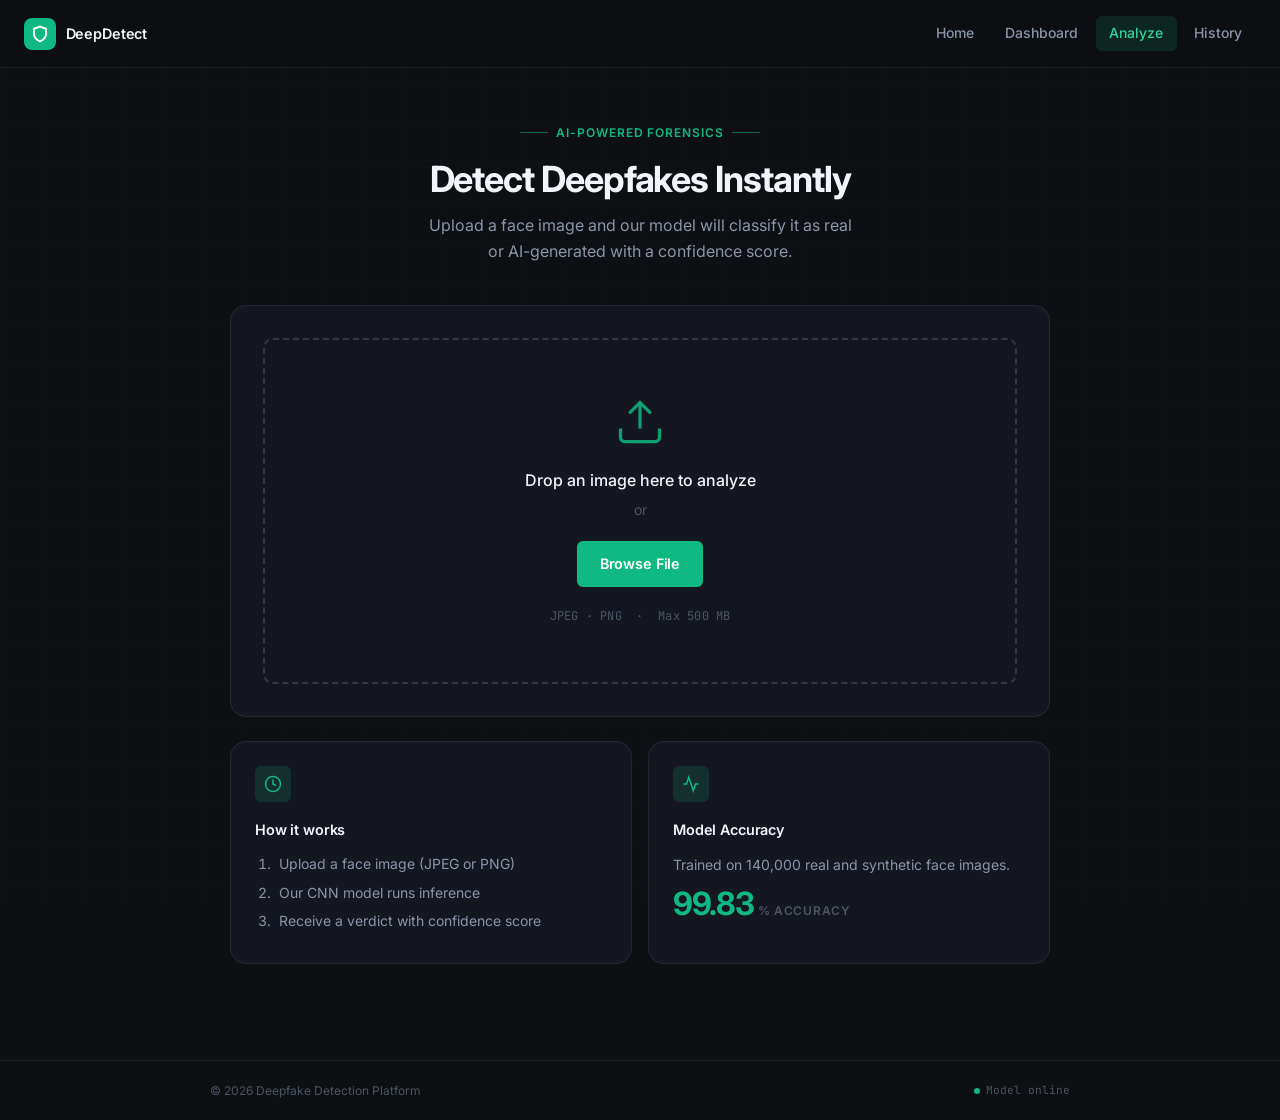
==== commit 79e06233: "-Implemented the UI/UX designs with dark theme. -Added the landing page so that user get to know how" ====
--- a/static/index.html
+++ b/static/index.html
@@ -19,11 +19,11 @@
                 </svg>
             </div>
             <span class="topnav-brand-name">DeepDetect</span>
-            <span class="topnav-brand-tag">v1.0</span>
         </a>
         <div class="topnav-links">
+            <a href="/static/landing.html" class="topnav-link">Home</a>
+            <a href="/static/dashboard.html" class="topnav-link">Dashboard</a>
             <a href="/static/index.html" class="topnav-link active">Analyze</a>
-            <a href="/static/dashboard.html" class="topnav-link">Dashboard</a>
             <a href="/static/history.html" class="topnav-link">History</a>
         </div>
     </nav>
--- a/static/css/styles.css
+++ b/static/css/styles.css
@@ -6,16 +6,6 @@
 
 @import url('https://fonts.googleapis.com/css2?family=Inter:wght@300;400;500;600;700&family=JetBrains+Mono:wght@400;500&display=swap');
 
-
-@keyframes fadeUp {
-    0% { opacity: 0; transform: translateY(15px); }
-    100% { opacity: 1; transform: translateY(0); }
-}
-@keyframes float {
-    0%, 100% { transform: translateY(0); }
-    50% { transform: translateY(-3px); }
-}
-
 /* ─── Reset ─────────────────────────────────────────────────── */
 *, *::before, *::after {
     margin: 0;
@@ -26,39 +16,39 @@
 /* ─── Design Tokens ─────────────────────────────────────────── */
 :root {
     /* Surface */
-    --bg-base:       #f8fafc;
-    --bg-surface:    #ffffff;
-    --bg-elevated:   #ffffff;
-    --bg-hover:      #f1f5f9;
-    --border:        #e2e8f0;
-    --border-bright: #cbd5e1;
-
-    /* Accent — Professional Blue */
-    --accent:        #3b82f6;
-    --accent-dim:    rgba(59,130,246,0.08);
-    --accent-hover:  #2563eb;
+    --bg-base:       #0d0f12;
+    --bg-surface:    #141720;
+    --bg-elevated:   #1c2030;
+    --bg-hover:      #232840;
+    --border:        rgba(255,255,255,0.07);
+    --border-bright: rgba(255,255,255,0.14);
+
+    /* Accent — a vibrant emerald green */
+    --accent:        #10b981;
+    --accent-dim:    rgba(16,185,129,0.15);
+    --accent-hover:  #34d399;
 
     /* Semantic */
     --real:          #10b981;
-    --real-dim:      rgba(16,185,129,0.1);
-    --real-border:   rgba(16,185,129,0.25);
+    --real-dim:      rgba(16,185,129,0.12);
+    --real-border:   rgba(16,185,129,0.3);
     --fake:          #ef4444;
-    --fake-dim:      rgba(239,68,68,0.1);
-    --fake-border:   rgba(239,68,68,0.25);
+    --fake-dim:      rgba(239,68,68,0.12);
+    --fake-border:   rgba(239,68,68,0.3);
 
     /* Text */
-    --text-primary:   #0f172a;
-    --text-secondary: #475569;
-    --text-muted:     #64748b;
+    --text-primary:   #f1f5f9;
+    --text-secondary: #8b95a8;
+    --text-muted:     #4b5563;
 
     /* Misc */
-    --radius-sm:  8px;
-    --radius-md:  12px;
-    --radius-lg:  20px;
-    --shadow-sm:  0 1px 2px rgba(0,0,0,0.05);
-    --shadow-md:  0 4px 12px rgba(0,0,0,0.05);
-    --shadow-lg:  0 12px 32px rgba(0,0,0,0.06);
-    --transition: 0.25s cubic-bezier(0.2, 0.8, 0.2, 1);
+    --radius-sm:  6px;
+    --radius-md:  10px;
+    --radius-lg:  16px;
+    --shadow-sm:  0 1px 3px rgba(0,0,0,0.4);
+    --shadow-md:  0 4px 16px rgba(0,0,0,0.5);
+    --shadow-lg:  0 8px 32px rgba(0,0,0,0.6);
+    --transition: 0.18s ease;
 }
 
 /* ─── Base ───────────────────────────────────────────────────── */
@@ -80,8 +70,8 @@
     position: fixed;
     inset: 0;
     background-image:
-        linear-gradient(rgba(59,130,246,0.05) 1px, transparent 1px),
-        linear-gradient(90deg, rgba(59,130,246,0.05) 1px, transparent 1px);
+        linear-gradient(rgba(99,102,241,0.03) 1px, transparent 1px),
+        linear-gradient(90deg, rgba(99,102,241,0.03) 1px, transparent 1px);
     background-size: 40px 40px;
     pointer-events: none;
     z-index: 0;
@@ -90,7 +80,6 @@
 /* ─── Layout ─────────────────────────────────────────────────── */
 .page-wrapper {
     position: relative;
-    animation: fadeUp 0.7s cubic-bezier(0.2, 0.8, 0.2, 1) forwards;
     z-index: 1;
     min-height: 100vh;
     display: flex;
@@ -116,12 +105,11 @@
     justify-content: space-between;
     padding: 1rem 1.5rem;
     border-bottom: 1px solid var(--border);
-    background: rgba(255,255,255,0.75);
-    box-shadow: 0 1px 3px rgba(0,0,0,0.02);
-    backdrop-filter: blur(16px); -webkit-backdrop-filter: blur(16px);
+    background: rgba(13,15,18,0.85);
+    backdrop-filter: blur(12px);
     position: sticky;
     top: 0;
-    z-index: 100;
+    z-index: 9999;
 }
 
 .topnav-brand {
@@ -167,6 +155,8 @@
     display: flex;
     align-items: center;
     gap: 0.25rem;
+    flex-wrap: nowrap;
+    flex-shrink: 0;
 }
 
 .topnav-link {
@@ -177,6 +167,8 @@
     padding: 0.4rem 0.85rem;
     border-radius: var(--radius-sm);
     transition: all var(--transition);
+    white-space: nowrap;
+    flex-shrink: 0;
 }
 
 .topnav-link:hover {
@@ -240,11 +232,6 @@
     border-radius: var(--radius-lg);
     padding: 2rem;
     margin-bottom: 1.5rem;
-    box-shadow: var(--shadow-md);
-    transition: box-shadow var(--transition), transform var(--transition);
-}
-.upload-card:hover {
-    box-shadow: var(--shadow-lg);
 }
 
 .drop-zone {
@@ -388,8 +375,8 @@
 
 .btn-primary:hover:not(:disabled) {
     background: var(--accent-hover);
-    transform: translateY(-2px);
-    box-shadow: 0 6px 16px rgba(59,130,246,0.3);
+    transform: translateY(-1px);
+    box-shadow: 0 4px 12px rgba(99,102,241,0.4);
 }
 
 .btn-secondary {
@@ -413,8 +400,8 @@
 
 .btn-upload:hover:not(:disabled) {
     background: var(--accent-hover);
-    transform: translateY(-2px);
-    box-shadow: 0 8px 20px rgba(59,130,246,0.25);
+    transform: translateY(-1px);
+    box-shadow: 0 4px 16px rgba(99,102,241,0.4);
 }
 
 /* ─── Progress Bar ───────────────────────────────────────────── */
@@ -488,12 +475,7 @@
     border: 1px solid var(--border);
     padding: 1.5rem;
     border-radius: var(--radius-lg);
-    box-shadow: var(--shadow-sm);
-    transition: all var(--transition);
-}
-.info-card:hover {
-    transform: translateY(-2px);
-    box-shadow: var(--shadow-md);
+    transition: border-color var(--transition);
 }
 
 .info-card:hover {
@@ -606,7 +588,6 @@
     border-radius: var(--radius-lg);
     overflow: hidden;
     margin-bottom: 1.5rem;
-    box-shadow: var(--shadow-lg);
 }
 
 .verdict-band {
@@ -1128,3 +1109,504 @@
     .history-item { gap: 0.75rem; padding: 0.75rem; }
     .history-thumb { width: 40px; height: 40px; }
 }
+
+
+/* ─── Dashboard Styles ───────────────────────────────────────── */
+
+/* Stats Grid */
+.stats-grid {
+    display: grid;
+    grid-template-columns: repeat(auto-fit, minmax(240px, 1fr));
+    gap: 1rem;
+    margin-bottom: 2rem;
+}
+
+.stat-card {
+    background: var(--bg-surface);
+    border: 1px solid var(--border);
+    border-radius: var(--radius-lg);
+    padding: 1.5rem;
+    display: flex;
+    align-items: flex-start;
+    gap: 1rem;
+    transition: all var(--transition);
+}
+
+.stat-card:hover {
+    border-color: var(--border-bright);
+    transform: translateY(-2px);
+    box-shadow: var(--shadow-md);
+}
+
+.stat-icon {
+    width: 48px;
+    height: 48px;
+    border-radius: var(--radius-md);
+    display: flex;
+    align-items: center;
+    justify-content: center;
+    flex-shrink: 0;
+}
+
+.stat-icon.blue {
+    background: rgba(99, 102, 241, 0.15);
+    color: var(--accent);
+}
+
+.stat-icon.green {
+    background: var(--real-dim);
+    color: var(--real);
+}
+
+.stat-icon.red {
+    background: var(--fake-dim);
+    color: var(--fake);
+}
+
+.stat-icon.purple {
+    background: rgba(168, 85, 247, 0.15);
+    color: #a855f7;
+}
+
+.stat-content {
+    flex: 1;
+    min-width: 0;
+}
+
+.stat-label {
+    font-size: 0.75rem;
+    font-weight: 600;
+    color: var(--text-muted);
+    text-transform: uppercase;
+    letter-spacing: 0.06em;
+    margin-bottom: 0.5rem;
+}
+
+.stat-value {
+    font-size: 2rem;
+    font-weight: 700;
+    color: var(--text-primary);
+    letter-spacing: -0.03em;
+    line-height: 1;
+    margin-bottom: 0.5rem;
+}
+
+.stat-percentage {
+    font-size: 0.875rem;
+    color: var(--text-secondary);
+    font-family: 'JetBrains Mono', monospace;
+}
+
+.stat-change {
+    font-size: 0.75rem;
+    color: var(--text-muted);
+}
+
+.stat-change.positive {
+    color: var(--real);
+}
+
+/* Charts Row */
+.charts-row {
+    display: grid;
+    grid-template-columns: repeat(auto-fit, minmax(320px, 1fr));
+    gap: 1rem;
+    margin-bottom: 2rem;
+}
+
+.chart-card {
+    background: var(--bg-surface);
+    border: 1px solid var(--border);
+    border-radius: var(--radius-lg);
+    overflow: hidden;
+}
+
+.chart-header {
+    padding: 1.5rem;
+    border-bottom: 1px solid var(--border);
+}
+
+.chart-header h3 {
+    font-size: 0.95rem;
+    font-weight: 600;
+    color: var(--text-primary);
+    margin-bottom: 0.25rem;
+    letter-spacing: -0.01em;
+}
+
+.chart-subtitle {
+    font-size: 0.75rem;
+    color: var(--text-muted);
+}
+
+.chart-body {
+    padding: 1.5rem;
+}
+
+/* Donut Chart */
+.donut-chart {
+    position: relative;
+    width: 200px;
+    height: 200px;
+    margin: 0 auto 1.5rem;
+}
+
+.donut-chart svg {
+    transform: rotate(-90deg);
+}
+
+.donut-center {
+    position: absolute;
+    top: 50%;
+    left: 50%;
+    transform: translate(-50%, -50%);
+    text-align: center;
+}
+
+.donut-total {
+    font-size: 2rem;
+    font-weight: 700;
+    color: var(--text-primary);
+    letter-spacing: -0.03em;
+    line-height: 1;
+}
+
+.donut-label {
+    font-size: 0.75rem;
+    color: var(--text-muted);
+    text-transform: uppercase;
+    letter-spacing: 0.06em;
+    margin-top: 0.25rem;
+}
+
+.chart-legend {
+    display: flex;
+    flex-direction: column;
+    gap: 0.75rem;
+}
+
+.legend-item {
+    display: flex;
+    align-items: center;
+    gap: 0.75rem;
+}
+
+.legend-dot {
+    width: 12px;
+    height: 12px;
+    border-radius: 50%;
+    flex-shrink: 0;
+}
+
+.legend-label {
+    flex: 1;
+    font-size: 0.875rem;
+    color: var(--text-secondary);
+}
+
+.legend-value {
+    font-size: 0.875rem;
+    font-weight: 600;
+    color: var(--text-primary);
+    font-family: 'JetBrains Mono', monospace;
+}
+
+/* Activity List */
+.activity-list {
+    display: flex;
+    flex-direction: column;
+    gap: 0.5rem;
+    max-height: 400px;
+    overflow-y: auto;
+}
+
+.activity-item {
+    display: flex;
+    align-items: center;
+    gap: 0.75rem;
+    padding: 0.75rem;
+    background: var(--bg-elevated);
+    border: 1px solid var(--border);
+    border-radius: var(--radius-sm);
+    cursor: pointer;
+    transition: all var(--transition);
+}
+
+.activity-item:hover {
+    background: var(--bg-hover);
+    border-color: var(--border-bright);
+}
+
+.activity-icon {
+    width: 32px;
+    height: 32px;
+    border-radius: 50%;
+    display: flex;
+    align-items: center;
+    justify-content: center;
+    flex-shrink: 0;
+}
+
+.activity-icon.real {
+    background: var(--real-dim);
+    color: var(--real);
+}
+
+.activity-icon.fake {
+    background: var(--fake-dim);
+    color: var(--fake);
+}
+
+.activity-details {
+    flex: 1;
+    min-width: 0;
+}
+
+.activity-title {
+    font-size: 0.875rem;
+    font-weight: 500;
+    color: var(--text-primary);
+    white-space: nowrap;
+    overflow: hidden;
+    text-overflow: ellipsis;
+}
+
+.activity-meta {
+    font-size: 0.75rem;
+    color: var(--text-muted);
+    margin-top: 0.1rem;
+}
+
+.activity-badge {
+    font-size: 0.7rem;
+    font-weight: 700;
+    letter-spacing: 0.06em;
+    text-transform: uppercase;
+    padding: 0.2rem 0.6rem;
+    border-radius: 99px;
+    flex-shrink: 0;
+}
+
+.activity-badge.real {
+    background: var(--real-dim);
+    color: var(--real);
+    border: 1px solid var(--real-border);
+}
+
+.activity-badge.fake {
+    background: var(--fake-dim);
+    color: var(--fake);
+    border: 1px solid var(--fake-border);
+}
+
+.empty-activity {
+    text-align: center;
+    padding: 3rem 1rem;
+    color: var(--text-muted);
+    font-size: 0.875rem;
+}
+
+/* Recent Section */
+.recent-section {
+    margin-bottom: 2rem;
+}
+
+.section-header {
+    display: flex;
+    align-items: center;
+    justify-content: space-between;
+    margin-bottom: 1rem;
+}
+
+.section-header h2 {
+    font-size: 1.25rem;
+    font-weight: 600;
+    color: var(--text-primary);
+    letter-spacing: -0.02em;
+}
+
+.recent-grid {
+    display: grid;
+    grid-template-columns: repeat(auto-fill, minmax(280px, 1fr));
+    gap: 1rem;
+}
+
+.recent-card {
+    background: var(--bg-surface);
+    border: 1px solid var(--border);
+    border-radius: var(--radius-lg);
+    overflow: hidden;
+    cursor: pointer;
+    transition: all var(--transition);
+}
+
+.recent-card:hover {
+    border-color: var(--border-bright);
+    transform: translateY(-2px);
+    box-shadow: var(--shadow-md);
+}
+
+.recent-image {
+    position: relative;
+    width: 100%;
+    height: 180px;
+    overflow: hidden;
+    background: var(--bg-elevated);
+}
+
+.recent-image img {
+    width: 100%;
+    height: 100%;
+    object-fit: cover;
+}
+
+.recent-overlay {
+    position: absolute;
+    top: 0.75rem;
+    right: 0.75rem;
+}
+
+.recent-badge {
+    font-size: 0.7rem;
+    font-weight: 700;
+    letter-spacing: 0.06em;
+    text-transform: uppercase;
+    padding: 0.3rem 0.7rem;
+    border-radius: 99px;
+    backdrop-filter: blur(8px);
+}
+
+.recent-badge.real {
+    background: rgba(16, 185, 129, 0.9);
+    color: white;
+}
+
+.recent-badge.fake {
+    background: rgba(239, 68, 68, 0.9);
+    color: white;
+}
+
+.recent-info {
+    padding: 1rem;
+}
+
+.recent-filename {
+    font-size: 0.875rem;
+    font-weight: 500;
+    color: var(--text-primary);
+    white-space: nowrap;
+    overflow: hidden;
+    text-overflow: ellipsis;
+    margin-bottom: 0.5rem;
+}
+
+.recent-meta {
+    font-size: 0.75rem;
+    color: var(--text-muted);
+    display: flex;
+    align-items: center;
+    gap: 0.5rem;
+}
+
+.empty-recent {
+    grid-column: 1 / -1;
+    text-align: center;
+    padding: 3rem 1rem;
+    color: var(--text-muted);
+    font-size: 0.875rem;
+}
+
+.empty-recent a {
+    color: var(--accent);
+    text-decoration: none;
+}
+
+.empty-recent a:hover {
+    color: var(--accent-hover);
+}
+
+/* Quick Actions */
+.quick-actions {
+    display: grid;
+    grid-template-columns: repeat(auto-fit, minmax(240px, 1fr));
+    gap: 1rem;
+    margin-bottom: 2rem;
+}
+
+.action-card {
+    background: var(--bg-surface);
+    border: 1px solid var(--border);
+    border-radius: var(--radius-lg);
+    padding: 1.5rem;
+    display: flex;
+    align-items: center;
+    gap: 1rem;
+    text-decoration: none;
+    transition: all var(--transition);
+}
+
+.action-card:hover {
+    border-color: var(--border-bright);
+    background: var(--bg-elevated);
+    transform: translateY(-2px);
+}
+
+.action-icon {
+    width: 48px;
+    height: 48px;
+    background: var(--accent-dim);
+    border-radius: var(--radius-md);
+    display: flex;
+    align-items: center;
+    justify-content: center;
+    color: var(--accent);
+    flex-shrink: 0;
+}
+
+.action-content h3 {
+    font-size: 0.9rem;
+    font-weight: 600;
+    color: var(--text-primary);
+    margin-bottom: 0.25rem;
+    letter-spacing: -0.01em;
+}
+
+.action-content p {
+    font-size: 0.75rem;
+    color: var(--text-muted);
+}
+
+/* Dashboard Responsive */
+@media (max-width: 768px) {
+    .stats-grid {
+        grid-template-columns: repeat(2, 1fr);
+    }
+
+    .charts-row {
+        grid-template-columns: 1fr;
+    }
+
+    .recent-grid {
+        grid-template-columns: 1fr;
+    }
+
+    .quick-actions {
+        grid-template-columns: 1fr;
+    }
+}
+
+@media (max-width: 480px) {
+    .stats-grid {
+        grid-template-columns: 1fr;
+    }
+
+    .stat-value {
+        font-size: 1.75rem;
+    }
+
+    .section-header {
+        flex-direction: column;
+        align-items: flex-start;
+        gap: 0.5rem;
+    }
+}
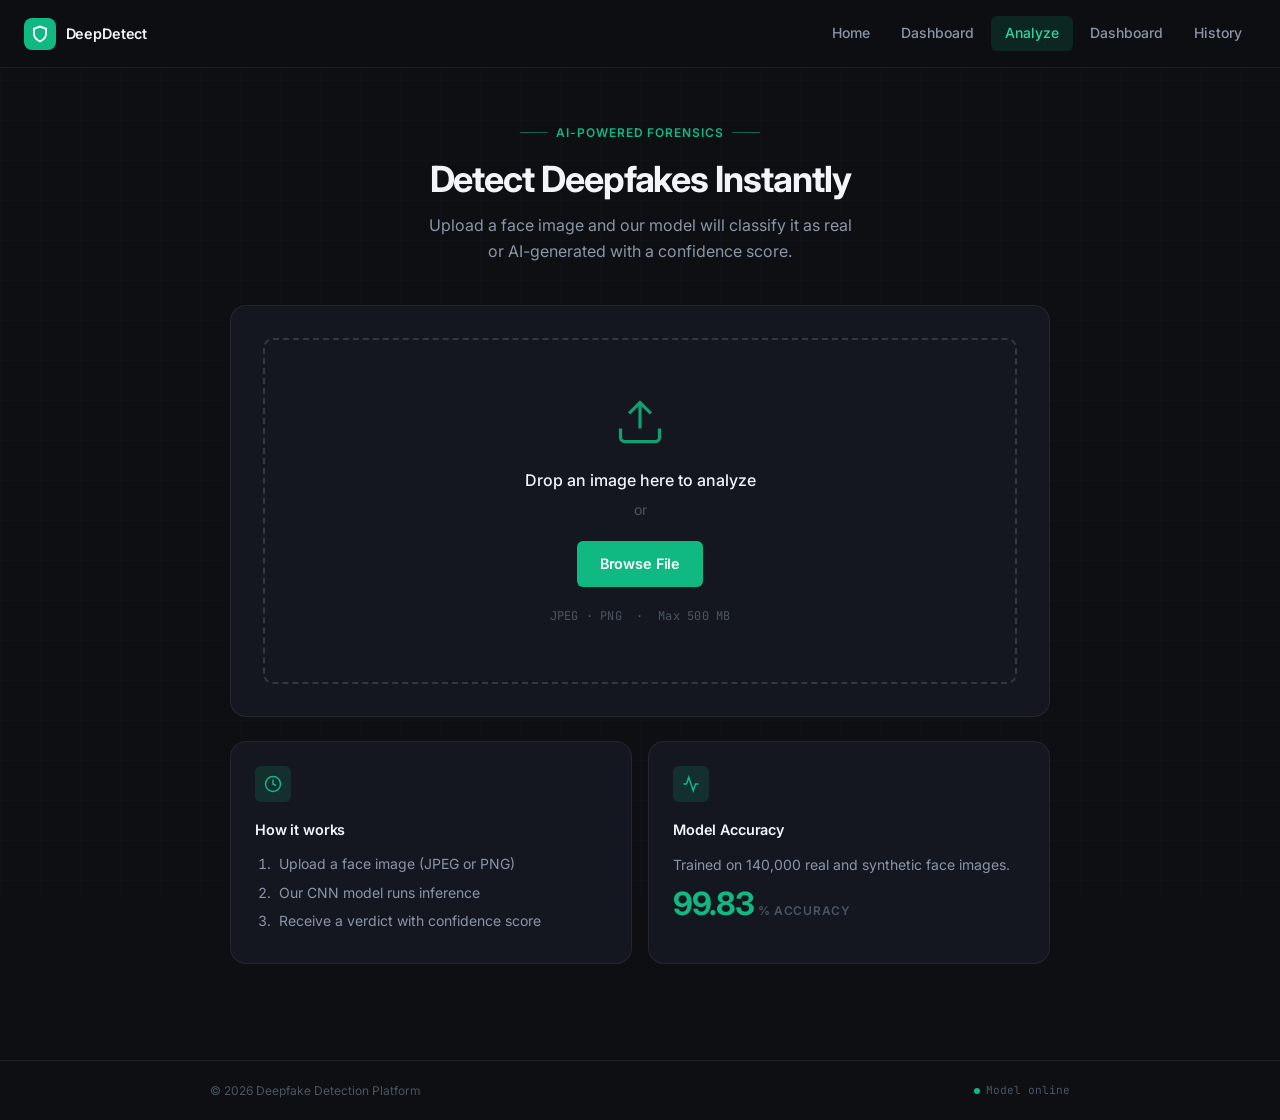
==== commit 726a7e43: "Merge branch 'main' into feature/frontend-work" ====
--- a/static/index.html
+++ b/static/index.html
@@ -24,6 +24,7 @@
             <a href="/static/landing.html" class="topnav-link">Home</a>
             <a href="/static/dashboard.html" class="topnav-link">Dashboard</a>
             <a href="/static/index.html" class="topnav-link active">Analyze</a>
+            <a href="/static/dashboard.html" class="topnav-link">Dashboard</a>
             <a href="/static/history.html" class="topnav-link">History</a>
         </div>
     </nav>
